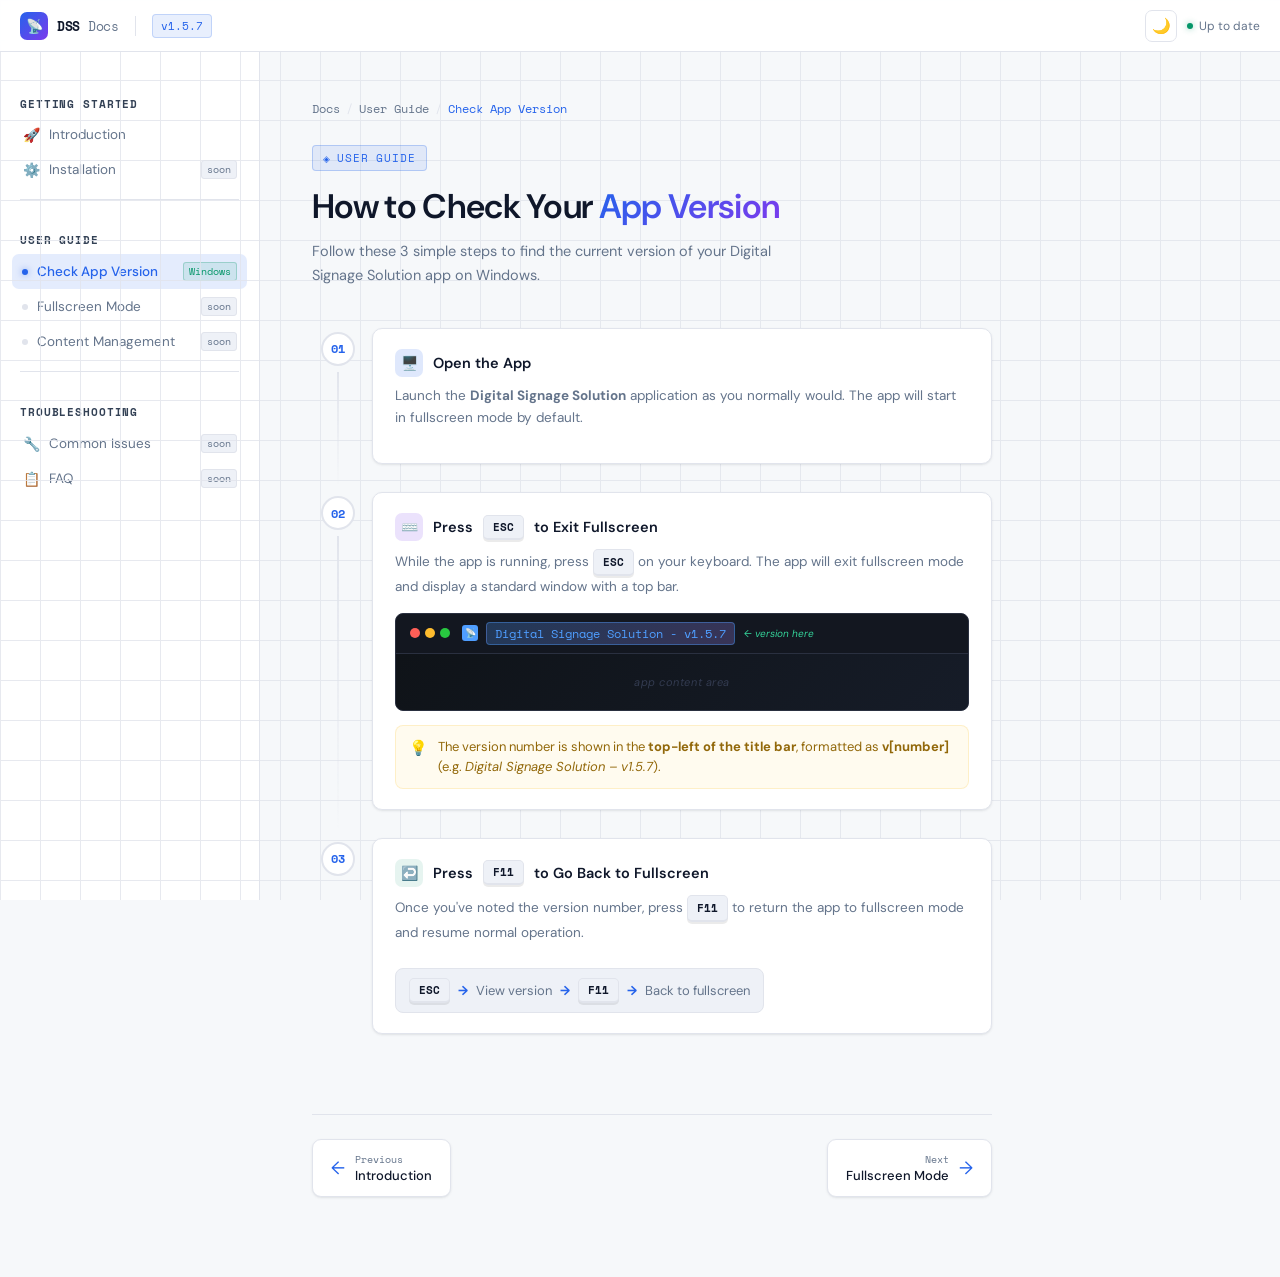
==== check-app-version.html @ 18d38289 "Add initial styles and functionality for sidebar and theme toggle - Introduced shared.css for stylin" ====
<!DOCTYPE html>
<html lang="en">
<head>
  <meta charset="UTF-8" />
  <meta name="viewport" content="width=device-width, initial-scale=1.0"/>
  <title>Check App Version – DSS Docs</title>
  <link href="https://fonts.googleapis.com/css2?family=Space+Mono:wght@400;700&family=DM+Sans:wght@300;400;500;600&display=swap" rel="stylesheet"/>
  <link rel="stylesheet" href="shared.css"/>
</head>
<body>

  <div class="topbar">
    <button class="hamburger" id="hamburger" aria-label="Toggle menu">
      <span></span><span></span><span></span>
    </button>
    <a href="index.html" class="topbar-logo">
      <div class="topbar-logo-icon">📡</div>
      <span class="topbar-logo-text">DSS <em>Docs</em></span>
    </a>
    <div class="topbar-divider"></div>
    <span class="topbar-version">v1.5.7</span>
    <div class="topbar-right">
      <button class="theme-toggle" id="themeToggle" title="Toggle theme"></button>
      <div class="topbar-status">
        <div class="status-dot"></div>
        <span>Up to date</span>
      </div>
    </div>
  </div>

  <div class="sidebar-overlay" id="overlay"></div>

  <div class="layout">
    <aside class="sidebar" id="sidebar">
      <div class="nav-group">
        <div class="nav-group-label">Getting Started</div>
        <a class="nav-item" href="index.html">
          <span class="nav-icon">🚀</span>
          Introduction
        </a>
        <a class="nav-item" href="installation.html">
          <span class="nav-icon">⚙️</span>
          Installation
          <span class="nav-badge-soon">soon</span>
        </a>
      </div>
      <div class="nav-divider"></div>
      <div class="nav-group">
        <div class="nav-group-label">User Guide</div>
        <a class="nav-item active" href="check-app-version.html">
          <span class="nav-dot"></span>
          Check App Version
          <span class="nav-badge">Windows</span>
        </a>
        <a class="nav-item" href="fullscreen-mode.html">
          <span class="nav-dot"></span>
          Fullscreen Mode
          <span class="nav-badge-soon">soon</span>
        </a>
        <a class="nav-item" href="content-management.html">
          <span class="nav-dot"></span>
          Content Management
          <span class="nav-badge-soon">soon</span>
        </a>
      </div>
      <div class="nav-divider"></div>
      <div class="nav-group">
        <div class="nav-group-label">Troubleshooting</div>
        <a class="nav-item" href="common-issues.html">
          <span class="nav-icon">🔧</span>
          Common Issues
          <span class="nav-badge-soon">soon</span>
        </a>
        <a class="nav-item" href="faq.html">
          <span class="nav-icon">📋</span>
          FAQ
          <span class="nav-badge-soon">soon</span>
        </a>
      </div>
    </aside>

    <main class="main">
      <div class="content">

        <div class="breadcrumb">
          <span>Docs</span>
          <span class="breadcrumb-sep">/</span>
          <span>User Guide</span>
          <span class="breadcrumb-sep">/</span>
          <span class="breadcrumb-current">Check App Version</span>
        </div>

        <header>
          <div class="tag">User Guide</div>
          <h1>How to Check Your <span>App Version</span></h1>
          <p class="subtitle">Follow these 3 simple steps to find the current version of your Digital Signage Solution app on Windows.</p>
        </header>

        <div class="steps">

          <div class="step">
            <div class="step-left">
              <div class="step-num">01</div>
              <div class="step-line"></div>
            </div>
            <div class="step-body">
              <div class="card">
                <div class="card-title">
                  <div class="card-icon icon-blue">🖥️</div>
                  Open the App
                </div>
                <p class="card-desc">
                  Launch the <strong>Digital Signage Solution</strong> application as you normally would. The app will start in fullscreen mode by default.
                </p>
              </div>
            </div>
          </div>

          <div class="step">
            <div class="step-left">
              <div class="step-num">02</div>
              <div class="step-line"></div>
            </div>
            <div class="step-body">
              <div class="card">
                <div class="card-title">
                  <div class="card-icon icon-purple">⌨️</div>
                  Press <kbd class="kbd">ESC</kbd> to Exit Fullscreen
                </div>
                <p class="card-desc">
                  While the app is running, press <kbd class="kbd">ESC</kbd> on your keyboard. The app will exit fullscreen mode and display a standard window with a top bar.
                </p>
                <div class="topbar-demo">
                  <div class="topbar-bar">
                    <div class="topbar-dots">
                      <div class="dot dot-r"></div>
                      <div class="dot dot-y"></div>
                      <div class="dot dot-g"></div>
                    </div>
                    <div class="topbar-label">
                      <div class="topbar-icon">📡</div>
                      <span class="topbar-highlight">Digital Signage Solution - v1.5.7</span>
                    </div>
                  </div>
                  <div class="topbar-body">
                    <span class="topbar-body-text">app content area</span>
                  </div>
                </div>
                <div class="tip" style="margin-top:14px">
                  <span class="tip-icon">💡</span>
                  <span class="tip-text">The version number is shown in the <strong>top-left of the title bar</strong>, formatted as <strong>v[number]</strong> (e.g. <em>Digital Signage Solution – v1.5.7</em>).</span>
                </div>
              </div>
            </div>
          </div>

          <div class="step">
            <div class="step-left">
              <div class="step-num">03</div>
              <div class="step-line"></div>
            </div>
            <div class="step-body">
              <div class="card">
                <div class="card-title">
                  <div class="card-icon icon-green">↩️</div>
                  Press <kbd class="kbd">F11</kbd> to Go Back to Fullscreen
                </div>
                <p class="card-desc">
                  Once you've noted the version number, press <kbd class="kbd">F11</kbd> to return the app to fullscreen mode and resume normal operation.
                </p>
                <div class="key-hint">
                  <kbd class="kbd">ESC</kbd>
                  <span class="arrow">→</span>
                  <span>View version</span>
                  <span class="arrow">→</span>
                  <kbd class="kbd">F11</kbd>
                  <span class="arrow">→</span>
                  <span>Back to fullscreen</span>
                </div>
              </div>
            </div>
          </div>

        </div>

        <div class="page-nav">
          <a href="index.html" class="page-nav-btn">
            <span class="page-nav-arrow">←</span>
            <div class="page-nav-label" style="align-items:flex-start">
              <span class="page-nav-hint">Previous</span>
              <span class="page-nav-title">Introduction</span>
            </div>
          </a>
          <a href="fullscreen-mode.html" class="page-nav-btn">
            <div class="page-nav-label">
              <span class="page-nav-hint">Next</span>
              <span class="page-nav-title">Fullscreen Mode</span>
            </div>
            <span class="page-nav-arrow">→</span>
          </a>
        </div>

      </div>
    </main>
  </div>

  <script src="shared.js"></script>
</body>
</html>
---- shared.css ----
*, *::before, *::after { box-sizing: border-box; margin: 0; padding: 0; }

/* ═══════════════════════════════════════
   THEMES
═══════════════════════════════════════ */
:root {
  /* Light — default */
  --bg:          #f6f8fa;
  --sidebar-bg:  #ffffff;
  --surface:     #ffffff;
  --surface2:    #eef1f7;
  --border:      #e1e4ec;
  --accent:      #2563eb;
  --accent2:     #7c3aed;
  --text:        #0f172a;
  --muted:       #64748b;
  --success:     #059669;
  --warn:        #d97706;

  /* opacity helpers */
  --accent-10:    rgba(37,99,235,0.1);
  --accent-12:    rgba(37,99,235,0.12);
  --accent-15:    rgba(37,99,235,0.15);
  --accent-20:    rgba(37,99,235,0.2);
  --accent-25:    rgba(37,99,235,0.25);
  --accent-35:    rgba(37,99,235,0.35);
  --accent-40:    rgba(37,99,235,0.4);
  --accent2-15:   rgba(124,58,237,0.15);
  --success-10:   rgba(5,150,105,0.1);
  --success-25:   rgba(5,150,105,0.25);
  --success-glow: rgba(5,150,105,0.45);
  --accent-glow:  rgba(37,99,235,0.5);
  --warn-7:       rgba(251,191,36,0.07);
  --warn-20:      rgba(251,191,36,0.2);
  --tip-text:     #92680a;
  --nav-label:    #334155;

  /* layout / misc */
  --topbar-bg:   rgba(255,255,255,0.95);
  --grid-color:  #e1e4ec;
  --grid-opacity: 0.8;
  --card-shadow: 0 1px 3px rgba(15,23,42,0.07), 0 1px 2px rgba(15,23,42,0.04);

  --sidebar-w:  260px;
  --topbar-h:   52px;
}

[data-theme="dark"] {
  --bg:          #0d0f14;
  --sidebar-bg:  #111318;
  --surface:     #161a22;
  --surface2:    #1e2330;
  --border:      #2a3040;
  --accent:      #4f9eff;
  --accent2:     #a78bfa;
  --text:        #e8eaf0;
  --muted:       #7a84a0;
  --success:     #34d399;
  --warn:        #fbbf24;

  --accent-10:    rgba(79,158,255,0.1);
  --accent-12:    rgba(79,158,255,0.12);
  --accent-15:    rgba(79,158,255,0.15);
  --accent-20:    rgba(79,158,255,0.2);
  --accent-25:    rgba(79,158,255,0.25);
  --accent-35:    rgba(79,158,255,0.35);
  --accent-40:    rgba(79,158,255,0.4);
  --accent2-15:   rgba(167,139,250,0.15);
  --success-10:   rgba(52,211,153,0.1);
  --success-25:   rgba(52,211,153,0.25);
  --success-glow: rgba(52,211,153,0.5);
  --accent-glow:  rgba(79,158,255,0.5);
  --warn-7:       rgba(251,191,36,0.07);
  --warn-20:      rgba(251,191,36,0.2);
  --tip-text:     #d4a820;
  --nav-label:    #7a84a0;

  --topbar-bg:    rgba(13,15,20,0.9);
  --grid-color:   #2a3040;
  --grid-opacity: 0.15;
  --card-shadow:  none;
}

/* ═══════════════════════════════════════
   BASE
═══════════════════════════════════════ */
body {
  background: var(--bg);
  color: var(--text);
  font-family: 'DM Sans', sans-serif;
  min-height: 100vh;
  display: flex;
  flex-direction: column;
  transition: background-color 0.25s, color 0.25s;
}

/* ═══════════════════════════════════════
   TOP BAR
═══════════════════════════════════════ */
.topbar {
  position: fixed;
  top: 0; left: 0; right: 0;
  height: var(--topbar-h);
  background: var(--topbar-bg);
  backdrop-filter: blur(12px);
  border-bottom: 1px solid var(--border);
  display: flex;
  align-items: center;
  padding: 0 20px;
  gap: 16px;
  z-index: 100;
  transition: background 0.25s, border-color 0.25s;
}

.hamburger {
  display: none;
  flex-direction: column;
  gap: 4px;
  cursor: pointer;
  padding: 6px;
  border-radius: 6px;
  border: none;
  background: transparent;
  transition: background 0.2s;
}
.hamburger:hover { background: var(--surface2); }
.hamburger span {
  display: block;
  width: 18px; height: 2px;
  background: var(--muted);
  border-radius: 2px;
}

.topbar-logo {
  display: flex;
  align-items: center;
  gap: 9px;
  text-decoration: none;
}
.topbar-logo-icon {
  width: 28px; height: 28px;
  background: linear-gradient(135deg, var(--accent), var(--accent2));
  border-radius: 7px;
  display: flex; align-items: center; justify-content: center;
  font-size: 14px;
  flex-shrink: 0;
}
.topbar-logo-text {
  font-family: 'Space Mono', monospace;
  font-size: 13px;
  font-weight: 700;
  color: var(--text);
  letter-spacing: -0.02em;
}
.topbar-logo-text em {
  color: var(--muted);
  font-style: normal;
  font-weight: 400;
}

.topbar-divider {
  width: 1px;
  height: 20px;
  background: var(--border);
}

.topbar-version {
  font-family: 'Space Mono', monospace;
  font-size: 11px;
  color: var(--accent);
  background: var(--accent-10);
  border: 1px solid var(--accent-20);
  border-radius: 4px;
  padding: 3px 8px;
}

.topbar-right {
  margin-left: auto;
  display: flex;
  align-items: center;
  gap: 10px;
}

/* Theme toggle button */
.theme-toggle {
  width: 32px; height: 32px;
  border-radius: 7px;
  border: 1px solid var(--border);
  background: var(--surface);
  cursor: pointer;
  display: flex;
  align-items: center;
  justify-content: center;
  font-size: 15px;
  line-height: 1;
  transition: background 0.2s, border-color 0.2s, transform 0.15s;
  flex-shrink: 0;
}
.theme-toggle:hover {
  background: var(--surface2);
  border-color: var(--accent-40);
  transform: rotate(15deg);
}
.theme-toggle:active { transform: scale(0.9); }

.topbar-status {
  display: flex;
  align-items: center;
  gap: 6px;
  font-size: 12px;
  color: var(--muted);
}
.status-dot {
  width: 6px; height: 6px;
  border-radius: 50%;
  background: var(--success);
  box-shadow: 0 0 6px var(--success-glow);
  animation: pulse 2s infinite;
}

/* ═══════════════════════════════════════
   LAYOUT
═══════════════════════════════════════ */
.layout {
  display: flex;
  margin-top: var(--topbar-h);
  min-height: calc(100vh - var(--topbar-h));
}

/* ═══════════════════════════════════════
   SIDEBAR
═══════════════════════════════════════ */
.sidebar {
  width: var(--sidebar-w);
  flex-shrink: 0;
  background: var(--sidebar-bg);
  border-right: 1px solid var(--border);
  position: fixed;
  top: var(--topbar-h);
  left: 0;
  bottom: 0;
  overflow-y: auto;
  padding: 24px 0 40px;
  transition: transform 0.25s ease, background 0.25s, border-color 0.25s;
  scrollbar-width: thin;
  scrollbar-color: var(--border) transparent;
}
.sidebar::-webkit-scrollbar { width: 4px; }
.sidebar::-webkit-scrollbar-track { background: transparent; }
.sidebar::-webkit-scrollbar-thumb { background: var(--border); border-radius: 2px; }

.sidebar-overlay {
  display: none;
  position: fixed;
  inset: 0;
  background: rgba(0,0,0,0.5);
  z-index: 98;
  backdrop-filter: blur(2px);
}

.nav-group { padding: 0 12px; margin-bottom: 8px; padding-top: 20px; }

.nav-group-label {
  font-size: 11px;
  font-weight: 700;
  letter-spacing: 0.08em;
  text-transform: uppercase;
  color: var(--nav-label);
  padding: 0 8px 6px;
  font-family: 'Space Mono', monospace;
}

.nav-item {
  display: flex;
  align-items: center;
  gap: 9px;
  padding: 8px 10px;
  border-radius: 7px;
  font-size: 13.5px;
  color: var(--muted);
  text-decoration: none;
  transition: background 0.15s, color 0.15s;
  line-height: 1.3;
}
.nav-item:hover { background: var(--surface2); color: var(--text); }
.nav-item.active {
  background: var(--accent-12);
  color: var(--accent);
  font-weight: 500;
}
.nav-item.active .nav-dot {
  background: var(--accent);
  box-shadow: 0 0 6px var(--accent-glow);
}

.nav-dot {
  width: 6px; height: 6px;
  border-radius: 50%;
  background: var(--border);
  flex-shrink: 0;
}
.nav-icon {
  font-size: 14px;
  flex-shrink: 0;
  width: 18px;
  text-align: center;
}

.nav-divider {
  height: 1px;
  background: var(--border);
  margin: 12px 20px;
}

.nav-badge {
  margin-left: auto;
  font-size: 10px;
  font-family: 'Space Mono', monospace;
  background: var(--success-10);
  border: 1px solid var(--success-25);
  color: var(--success);
  border-radius: 3px;
  padding: 2px 5px;
  white-space: nowrap;
}

.nav-badge-soon {
  margin-left: auto;
  font-size: 10px;
  font-family: 'Space Mono', monospace;
  background: var(--surface2);
  border: 1px solid var(--border);
  color: var(--muted);
  border-radius: 3px;
  padding: 2px 5px;
  white-space: nowrap;
}

/* ═══════════════════════════════════════
   MAIN
═══════════════════════════════════════ */
.main {
  flex: 1;
  margin-left: var(--sidebar-w);
  min-width: 0;
  padding: 48px 52px 80px;
  position: relative;
}

.main::before {
  content: '';
  position: fixed;
  inset: 0;
  background-image:
    linear-gradient(var(--grid-color) 1px, transparent 1px),
    linear-gradient(90deg, var(--grid-color) 1px, transparent 1px);
  background-size: 40px 40px;
  opacity: var(--grid-opacity);
  pointer-events: none;
  z-index: 0;
  transition: opacity 0.25s;
}

.content {
  max-width: 680px;
  position: relative;
  z-index: 1;
}

/* ── Breadcrumb ── */
.breadcrumb {
  display: flex;
  align-items: center;
  gap: 6px;
  font-size: 12px;
  color: var(--muted);
  margin-bottom: 28px;
  font-family: 'Space Mono', monospace;
  animation: fadeUp 0.4s ease both;
}
.breadcrumb-sep { color: var(--border); }
.breadcrumb-current { color: var(--accent); }

/* ── Header ── */
header {
  margin-bottom: 40px;
  animation: fadeUp 0.4s ease 0.05s both;
}

.tag {
  display: inline-flex;
  align-items: center;
  gap: 6px;
  font-family: 'Space Mono', monospace;
  font-size: 11px;
  color: var(--accent);
  background: var(--accent-10);
  border: 1px solid var(--accent-25);
  border-radius: 4px;
  padding: 4px 10px;
  letter-spacing: 0.08em;
  text-transform: uppercase;
  margin-bottom: 16px;
}
.tag::before { content: '◈'; font-size: 9px; }

h1 {
  font-size: clamp(24px, 3.5vw, 34px);
  font-weight: 600;
  line-height: 1.2;
  letter-spacing: -0.02em;
  color: var(--text);
}
h1 span {
  background: linear-gradient(135deg, var(--accent), var(--accent2));
  -webkit-background-clip: text;
  -webkit-text-fill-color: transparent;
}

.subtitle {
  margin-top: 12px;
  color: var(--muted);
  font-size: 14.5px;
  line-height: 1.65;
  max-width: 500px;
}

/* ═══════════════════════════════════════
   INTRO GRID  (index page)
═══════════════════════════════════════ */
.intro-grid {
  display: grid;
  grid-template-columns: 1fr 1fr;
  gap: 12px;
  margin-bottom: 8px;
  animation: fadeUp 0.4s ease 0.1s both;
}

.intro-card {
  display: flex;
  align-items: center;
  gap: 14px;
  padding: 16px 18px;
  background: var(--surface);
  border: 1px solid var(--border);
  border-radius: 10px;
  text-decoration: none;
  color: var(--text);
  box-shadow: var(--card-shadow);
  transition: border-color 0.2s, transform 0.2s, background 0.2s, box-shadow 0.2s;
}
.intro-card:hover:not(.disabled) {
  border-color: var(--accent-40);
  transform: translateY(-2px);
  background: var(--surface2);
}
.intro-card.disabled { cursor: default; opacity: 0.5; }

.intro-card-icon {
  width: 36px; height: 36px;
  border-radius: 9px;
  display: flex; align-items: center; justify-content: center;
  font-size: 18px;
  flex-shrink: 0;
}
.icon-warn { background: rgba(251,191,36,0.12); }

.intro-card-body { flex: 1; min-width: 0; }
.intro-card-title { font-size: 13.5px; font-weight: 600; margin-bottom: 3px; color: var(--text); }
.intro-card-desc  { font-size: 12px; color: var(--muted); line-height: 1.5; }
.intro-card-arrow { font-size: 16px; color: var(--accent); flex-shrink: 0; }

/* ═══════════════════════════════════════
   STEPS
═══════════════════════════════════════ */
.steps {
  display: flex;
  flex-direction: column;
  animation: fadeUp 0.4s ease 0.1s both;
}

.step { display: flex; }

.step-left {
  display: flex;
  flex-direction: column;
  align-items: center;
  width: 52px;
  flex-shrink: 0;
  padding-top: 4px;
}

.step-num {
  width: 34px; height: 34px;
  border-radius: 50%;
  border: 2px solid var(--border);
  background: var(--surface);
  display: flex; align-items: center; justify-content: center;
  font-family: 'Space Mono', monospace;
  font-size: 12px;
  font-weight: 700;
  color: var(--accent);
  flex-shrink: 0;
  z-index: 1;
  transition: border-color 0.2s, background 0.2s;
}
.step:hover .step-num {
  border-color: var(--accent);
  background: var(--accent-10);
}

.step-line {
  width: 2px;
  flex: 1;
  min-height: 28px;
  background: linear-gradient(to bottom, var(--border), transparent);
  margin: 6px 0;
}
.step:last-child .step-line { display: none; }

.step-body { flex: 1; padding-bottom: 28px; }

.card {
  background: var(--surface);
  border: 1px solid var(--border);
  border-radius: 10px;
  padding: 20px 22px;
  margin-left: 8px;
  box-shadow: var(--card-shadow);
  transition: border-color 0.2s, transform 0.2s, box-shadow 0.2s;
}
.card:hover {
  border-color: var(--accent-35);
  transform: translateX(3px);
}

.card-title {
  font-size: 14.5px;
  font-weight: 600;
  color: var(--text);
  margin-bottom: 8px;
  display: flex;
  align-items: center;
  gap: 10px;
}

.card-icon {
  width: 28px; height: 28px;
  border-radius: 7px;
  display: flex; align-items: center; justify-content: center;
  font-size: 14px;
  flex-shrink: 0;
}
.icon-blue   { background: var(--accent-15); }
.icon-purple { background: var(--accent2-15); }
.icon-green  { background: var(--success-10); }

.card-desc {
  font-size: 13.5px;
  color: var(--muted);
  line-height: 1.65;
  margin-bottom: 14px;
}

.kbd {
  display: inline-flex;
  align-items: center;
  justify-content: center;
  font-family: 'Space Mono', monospace;
  font-size: 11px;
  font-weight: 700;
  color: var(--text);
  background: var(--surface2);
  border: 1px solid var(--border);
  border-bottom: 2px solid var(--border);
  border-radius: 5px;
  padding: 3px 9px;
  min-width: 34px;
  box-shadow: 0 2px 0 rgba(0,0,0,0.08);
  vertical-align: middle;
}

/* ── Mock App Window (always dark — represents the real app UI) ── */
.topbar-demo {
  background: #1a1f2d;
  border: 1px solid #2a3040;
  border-radius: 8px;
  overflow: hidden;
  margin-top: 4px;
}
.topbar-bar {
  background: #131720;
  padding: 8px 14px;
  display: flex;
  align-items: center;
  gap: 12px;
  border-bottom: 1px solid #2a3040;
}
.topbar-dots { display: flex; gap: 5px; }
.dot { width: 10px; height: 10px; border-radius: 50%; }
.dot-r { background: #ff5f57; }
.dot-y { background: #febc2e; }
.dot-g { background: #28c840; }
.topbar-label { display: flex; align-items: center; gap: 8px; }
.topbar-icon {
  width: 16px; height: 16px;
  background: #4f9eff;
  border-radius: 3px;
  display: flex; align-items: center; justify-content: center;
  font-size: 9px;
}
.topbar-highlight {
  background: linear-gradient(135deg, rgba(79,158,255,0.25), rgba(167,139,250,0.25));
  border: 1px solid rgba(79,158,255,0.4);
  border-radius: 4px;
  padding: 2px 8px;
  font-family: 'Space Mono', monospace;
  font-size: 12px;
  color: #4f9eff;
  position: relative;
}
.topbar-highlight::after {
  content: '← version here';
  position: absolute;
  left: calc(100% + 10px);
  top: 50%; transform: translateY(-50%);
  font-size: 10px;
  color: #34d399;
  white-space: nowrap;
  font-family: 'DM Sans', sans-serif;
  font-style: italic;
}
.topbar-body {
  height: 56px;
  background: linear-gradient(135deg, #0f1318 0%, #161c28 100%);
  display: flex; align-items: center; justify-content: center;
}
.topbar-body-text { font-size: 11px; color: #333b50; font-style: italic; letter-spacing: 0.05em; }

/* ── Tip ── */
.tip {
  display: flex;
  gap: 10px;
  align-items: flex-start;
  background: var(--warn-7);
  border: 1px solid var(--warn-20);
  border-radius: 8px;
  padding: 11px 13px;
}
.tip-icon { font-size: 15px; flex-shrink: 0; margin-top: 1px; }
.tip-text { font-size: 13px; color: var(--tip-text); line-height: 1.55; }

/* ── Key hint ── */
.key-hint {
  display: inline-flex;
  align-items: center;
  gap: 8px;
  background: var(--surface2);
  border: 1px solid var(--border);
  border-radius: 8px;
  padding: 9px 13px;
  margin-top: 10px;
  font-size: 13px;
  color: var(--muted);
}
.arrow { color: var(--accent); font-weight: 700; }

/* ═══════════════════════════════════════
   PAGE NAV
═══════════════════════════════════════ */
.page-nav {
  display: flex;
  justify-content: space-between;
  gap: 12px;
  margin-top: 52px;
  padding-top: 24px;
  border-top: 1px solid var(--border);
  animation: fadeUp 0.4s ease 0.3s both;
}

.page-nav-btn {
  display: flex;
  align-items: center;
  gap: 10px;
  padding: 12px 18px;
  background: var(--surface);
  border: 1px solid var(--border);
  border-radius: 9px;
  text-decoration: none;
  color: var(--muted);
  font-size: 13px;
  box-shadow: var(--card-shadow);
  transition: border-color 0.2s, color 0.2s, background 0.2s;
}
.page-nav-btn:hover {
  border-color: var(--accent-40);
  color: var(--text);
  background: var(--surface2);
}
.page-nav-label {
  display: flex;
  flex-direction: column;
  align-items: flex-end;
}
.page-nav-hint  { font-size: 10px; color: var(--muted); font-family: 'Space Mono', monospace; }
.page-nav-title { font-size: 13px; color: var(--text); font-weight: 500; }
.page-nav-arrow { font-size: 18px; color: var(--accent); }

/* ═══════════════════════════════════════
   ANIMATIONS
═══════════════════════════════════════ */
@keyframes fadeUp {
  from { opacity: 0; transform: translateY(14px); }
  to   { opacity: 1; transform: translateY(0); }
}
@keyframes pulse {
  0%, 100% { opacity: 1; }
  50%       { opacity: 0.4; }
}

/* ═══════════════════════════════════════
   RESPONSIVE
═══════════════════════════════════════ */
@media (max-width: 768px) {
  .hamburger { display: flex; }

  .sidebar {
    transform: translateX(-100%);
    z-index: 99;
  }
  .sidebar.open         { transform: translateX(0); }
  .sidebar-overlay.open { display: block; }

  .main { margin-left: 0; padding: 32px 20px 60px; }

  .topbar-version,
  .topbar-divider { display: none; }

  .topbar-highlight::after { display: none; }

  .intro-grid { grid-template-columns: 1fr; }

  .page-nav { flex-direction: column; }
}
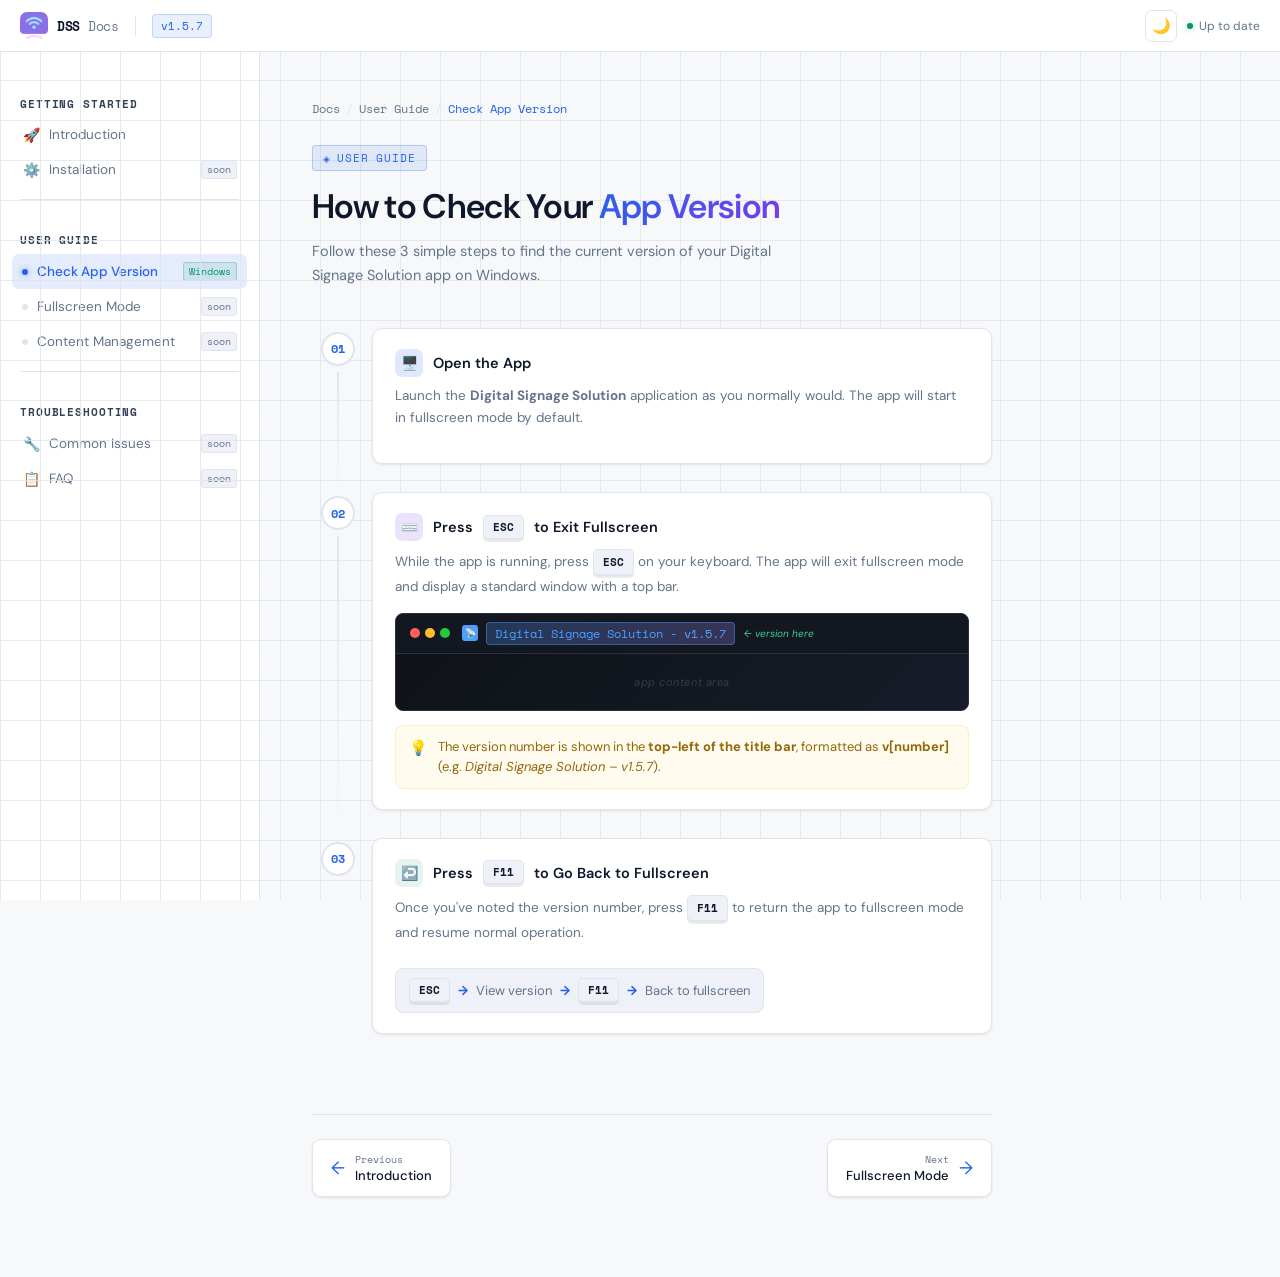
==== commit d7555c75: "Replace topbar logo icon with image and update styles" ====
--- a/check-app-version.html
+++ b/check-app-version.html
@@ -14,7 +14,7 @@
       <span></span><span></span><span></span>
     </button>
     <a href="index.html" class="topbar-logo">
-      <div class="topbar-logo-icon">📡</div>
+      <img src="logo.png" class="topbar-logo-img" alt="DSS Logo"/>
       <span class="topbar-logo-text">DSS <em>Docs</em></span>
     </a>
     <div class="topbar-divider"></div>
--- a/shared.css
+++ b/shared.css
@@ -137,12 +137,10 @@
   gap: 9px;
   text-decoration: none;
 }
-.topbar-logo-icon {
+.topbar-logo-img {
   width: 28px; height: 28px;
-  background: linear-gradient(135deg, var(--accent), var(--accent2));
   border-radius: 7px;
-  display: flex; align-items: center; justify-content: center;
-  font-size: 14px;
+  object-fit: contain;
   flex-shrink: 0;
 }
 .topbar-logo-text {
